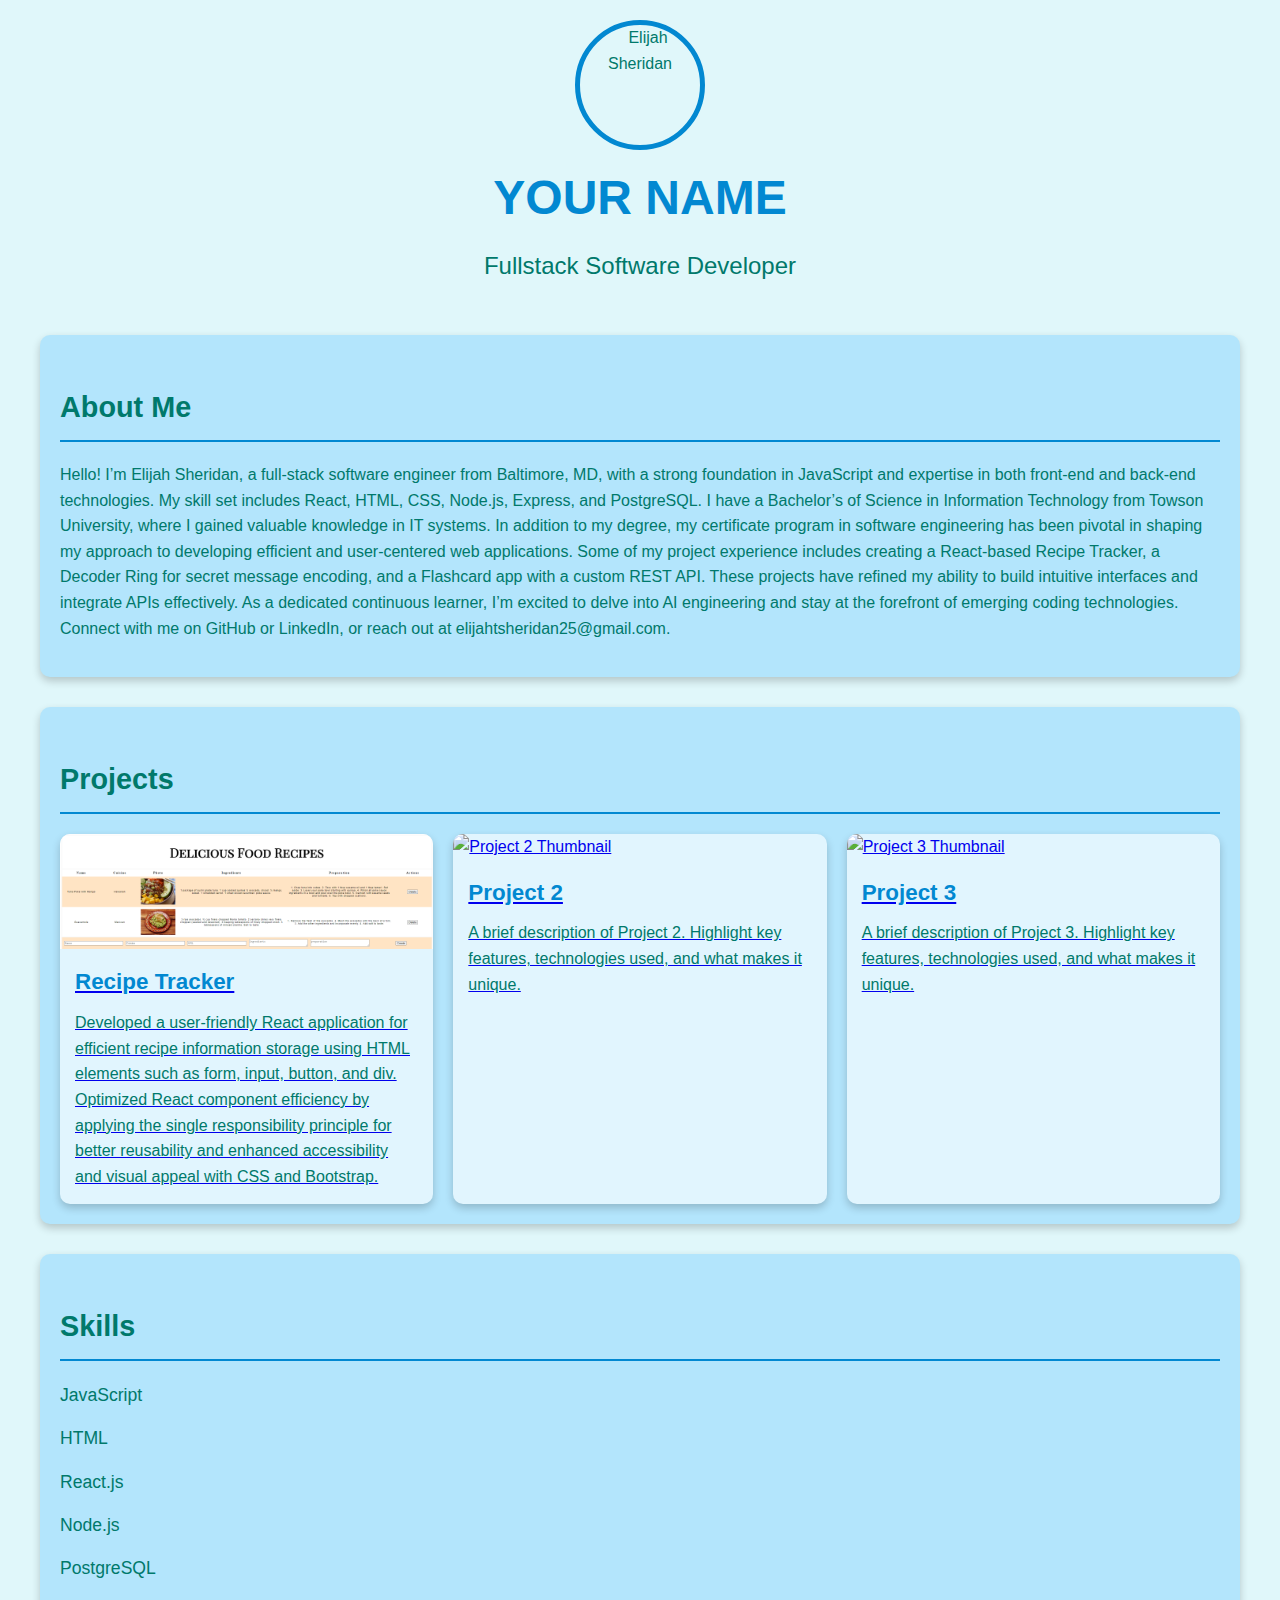
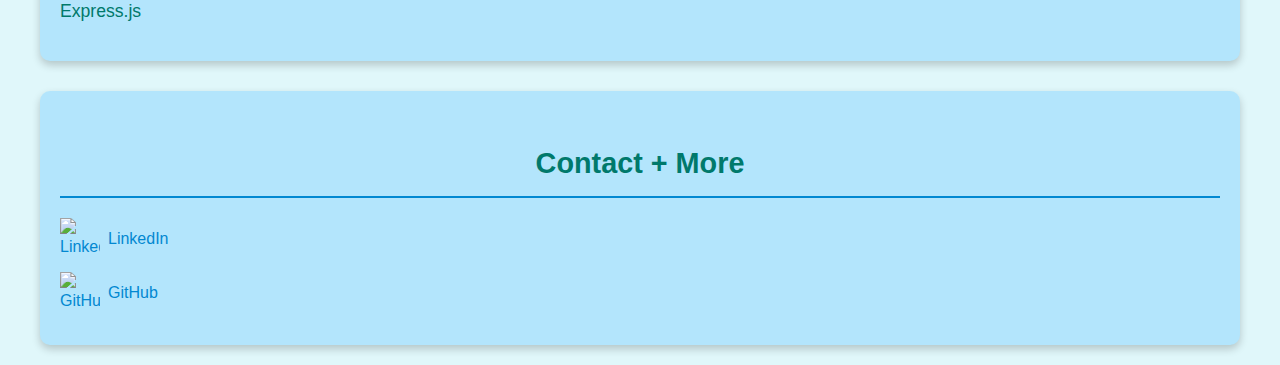
==== index.html @ e52e019d "organize picture files" ====
<!DOCTYPE html>
<html lang="en">
  <head>
    <meta charset="UTF-8" />
    <meta name="viewport" content="width=device-width, initial-scale=1.0" />
    <title>Portfolio - Fullstack Web Developer</title>
    <link rel="stylesheet" href="styles.css" />
  </head>
  <body>
    <div class="container">
      <header>
        <img
          src="https://media.licdn.com/dms/image/v2/D4E03AQFAVD1z9QTjeg/profile-displayphoto-shrink_800_800/profile-displayphoto-shrink_800_800/0/1689349020998?e=1729123200&v=beta&t=dG4lPbhvpBfLejR3zo8WYZ1cDpyszaDZTuiX2pHEaMI"
          alt="Elijah Sheridan"
          class="profile-header"
        />
        <h1>Your Name</h1>
        <h2>Fullstack Software Developer</h2>
      </header>

      <main>
        <section class="about">
          <h3>About Me</h3>
          <p>
            Hello! I’m Elijah Sheridan, a full-stack software engineer from
            Baltimore, MD, with a strong foundation in JavaScript and expertise
            in both front-end and back-end technologies. My skill set includes
            React, HTML, CSS, Node.js, Express, and PostgreSQL. I have a
            Bachelor’s of Science in Information Technology from Towson
            University, where I gained valuable knowledge in IT systems. In
            addition to my degree, my certificate program in software
            engineering has been pivotal in shaping my approach to developing
            efficient and user-centered web applications. Some of my project
            experience includes creating a React-based Recipe Tracker, a Decoder
            Ring for secret message encoding, and a Flashcard app with a custom
            REST API. These projects have refined my ability to build intuitive
            interfaces and integrate APIs effectively. As a dedicated continuous
            learner, I’m excited to delve into AI engineering and stay at the
            forefront of emerging coding technologies. Connect with me on GitHub
            or LinkedIn, or reach out at elijahtsheridan25@gmail.com.
          </p>
        </section>

        <section class="projects">
          <h3>Projects</h3>
          <div class="project-list">
            <div class="project-item">
              <a
                href="https://the-recipe-app.onrender.com/"
                target="_blank"
              >
                <img
                  src="./thumbnails/recipetracker.jpg"
                  alt="Recipe Tracker thumbnail"
                  class="project-thumbnail"
                />
                <div class="project-info">
                  <h4>Recipe Tracker</h4>
                  <p>
                    Developed a user-friendly React application for efficient
                    recipe information storage using HTML elements such as form,
                    input, button, and div. Optimized React component efficiency
                    by applying the single responsibility principle for better
                    reusability and enhanced accessibility and visual appeal
                    with CSS and Bootstrap.
                  </p>
                </div>
              </a>
            </div>
            <div class="project-item">
              <a
                href="https://github.com/yourusername/project2"
                target="_blank"
              >
                <img
                  src="thumbnail2.jpg"
                  alt="Project 2 Thumbnail"
                  class="project-thumbnail"
                />
                <div class="project-info">
                  <h4>Project 2</h4>
                  <p>
                    A brief description of Project 2. Highlight key features,
                    technologies used, and what makes it unique.
                  </p>
                </div>
              </a>
            </div>
            <div class="project-item">
              <a
                href="https://github.com/yourusername/project3"
                target="_blank"
              >
                <img
                  src="thumbnail3.jpg"
                  alt="Project 3 Thumbnail"
                  class="project-thumbnail"
                />
                <div class="project-info">
                  <h4>Project 3</h4>
                  <p>
                    A brief description of Project 3. Highlight key features,
                    technologies used, and what makes it unique.
                  </p>
                </div>
              </a>
            </div>
          </div>
        </section>

        <section class="skills">
          <h3>Skills</h3>
          <ul>
            <li>JavaScript</li>
            <li>HTML</li>
            <li>React.js</li>
            <li>Node.js</li>
            <li>PostgreSQL</li>
            <li>Express.js</li>
          </ul>
        </section>

        <section class="contact">
          <h3>Contact + More</h3>
          <a href="https://linkedin.com/in/elijah-sheridan" target="_blank">
            <img
              src="https://upload.wikimedia.org/wikipedia/commons/0/01/LinkedIn_Logo.svg"
              alt="LinkedIn"
              class="contact-icon"
            />
            LinkedIn
          </a>
          <a href="https://github.com/swelij" target="_blank">
            <img
              src="https://upload.wikimedia.org/wikipedia/commons/9/91/Octicons-mark-github.svg"
              alt="GitHub"
              class="contact-icon"
            />
            GitHub
          </a>
        </section>
      </main>
    </div>
  </body>
</html>
---- styles.css ----
/* General Styles */
body {
    margin: 0;
    font-family: 'Roboto', sans-serif;
    background-color: #e0f7fa; /* Light blue background */
    color: #00796b; /* Darker blue text */
    line-height: 1.6;
}

.container {
    display: flex;
    flex-wrap: wrap;
    max-width: 1200px;
    margin: 0 auto;
    padding: 20px;
}

header {
    width: 100%;
    text-align: center;
    margin-bottom: 30px;
    display: flex;
    flex-direction: column;
    align-items: center;
}

.profile-header {
    border-radius: 50%;
    width: 120px; /* Adjust size as needed */
    height: 120px; /* Maintain aspect ratio */
    border: 5px solid #0288d1; /* Lighter blue border */
    margin-bottom: 10px;
}

header h1 {
    font-size: 3em;
    margin: 0;
    color: #0288d1; /* Lighter blue */
    font-weight: 700;
    text-transform: uppercase;
}

header h2 {
    font-size: 1.5em;
    color: #00796b; /* Darker teal */
    margin-top: 10px;
    font-weight: 400;
}

/* About, Projects, Skills Sections */
.about,
.projects,
.skills {
    flex: 1 1 60%;
    margin-bottom: 30px;
    padding: 20px;
    background-color: #b3e5fc; /* Light blue */
    border-radius: 10px;
    box-shadow: 0 4px 8px rgba(0, 0, 0, 0.2);
    transition: transform 0.3s ease, box-shadow 0.3s ease;
}

.about:hover,
.projects:hover,
.skills:hover,
.contact:hover { /* Added hover effect for contact section */
    transform: translateY(-5px);
    box-shadow: 0 6px 12px rgba(0, 0, 0, 0.3);
}

.about h3,
.projects h3,
.skills h3,
.contact h3 { /* Updated to include contact h3 */
    border-bottom: 2px solid #0288d1; /* Lighter blue */
    padding-bottom: 10px;
    margin-bottom: 20px;
    font-size: 1.8em;
    color: #00796b; /* Darker teal */
}

/* Projects Section */
.project-list {
    display: flex;
    flex-wrap: wrap;
    gap: 20px; /* Space between project items */
}

.project-item {
    flex: 1 1 calc(33.333% - 20px); /* Three items per row with gap */
    background-color: #e1f5fe; /* Slightly lighter blue */
    border-radius: 10px;
    overflow: hidden;
    box-shadow: 0 4px 8px rgba(0, 0, 0, 0.2);
    transition: transform 0.3s ease, box-shadow 0.3s ease;
}

.project-item:hover {
    transform: translateY(-5px);
    box-shadow: 0 6px 12px rgba(0, 0, 0, 0.3);
}

.project-thumbnail {
    width: 100%;
    height: auto;
    display: block;
}

.project-info {
    padding: 15px;
}

.project-info h4 {
    margin: 0 0 10px;
    font-size: 1.4em;
    color: #0288d1; /* Lighter blue */
}

.project-info p {
    margin: 0;
    font-size: 1em;
    color: #00796b; /* Darker teal */
}

/* Skills Lists */
.projects ul,
.skills ul {
    list-style-type: none;
    padding: 0;
}

.projects ul li,
.skills ul li {
    margin-bottom: 15px;
    font-size: 1.1em;
}

.projects ul li a,
.skills ul li a {
    color: #0288d1; /* Lighter blue */
    text-decoration: none;
    border-bottom: 2px solid transparent;
    transition: border-bottom 0.3s ease;
}

.projects ul li a:hover,
.skills ul li a:hover {
    border-bottom: 2px solid #0288d1; /* Lighter blue */
}

/* Profile Picture */
.profile {
    flex: 1 1 35%;
    display: flex;
    justify-content: center;
    align-items: center;
    padding: 20px;
    background-color: #b3e5fc; /* Light blue */
    border-radius: 10px;
    box-shadow: 0 4px 8px rgba(0, 0, 0, 0.2);
    transition: transform 0.3s ease, box-shadow 0.3s ease;
}

.profile:hover {
    transform: translateY(-5px);
    box-shadow: 0 6px 12px rgba(0, 0, 0, 0.3);
}

.profile img {
    border-radius: 50%;
    max-width: 200px;
    width: 100%;
    height: auto;
    border: 5px solid #0288d1; /* Lighter blue */
}

/* Contact Section */
.contact {
    flex: 1 1 100%;
    padding: 20px;
    background-color: #b3e5fc; /* Light blue */
    border-radius: 10px;
    box-shadow: 0 4px 8px rgba(0, 0, 0, 0.2);
    margin-top: 30px;
    text-align: center;
    transition: transform 0.3s ease, box-shadow 0.3s ease; /* Added transition */
}

.contact h3 {
    border-bottom: 2px solid #0288d1; /* Lighter blue */
    padding-bottom: 10px;
    margin-bottom: 20px;
    font-size: 1.8em;
    color: #00796b; /* Darker teal */
}

.contact p {
    font-size: 1.1em;
    margin: 0;
}

.contact a {
    display: flex;
    align-items: center;
    color: #0288d1; /* Lighter blue */
    text-decoration: none;
    border-bottom: 2px solid transparent;
    transition: border-bottom 0.3s ease;
    margin: 10px 0;
}

.contact a:hover {
    border-bottom: 2px solid #0288d1; /* Lighter blue */
}

.contact-icon {
    width: 40px; /* Adjust size as needed */
    height: auto;
    margin-right: 8px;
}

/* Responsive Design */
@media screen and (max-width: 768px) {
    .container {
        flex-direction: column;
        align-items: center;
    }

    .profile {
        margin-top: 20px;
        flex: 1 1 100%;
    }

    .about,
    .projects,
    .skills,
    .profile,
    .contact { /* Ensure contact is included in responsive styling */
        flex: 1 1 100%;
        text-align: center;
    }

    .profile img {
        max-width: 150px;
    }

    .project-item {
        flex: 1 1 100%;
    }
}
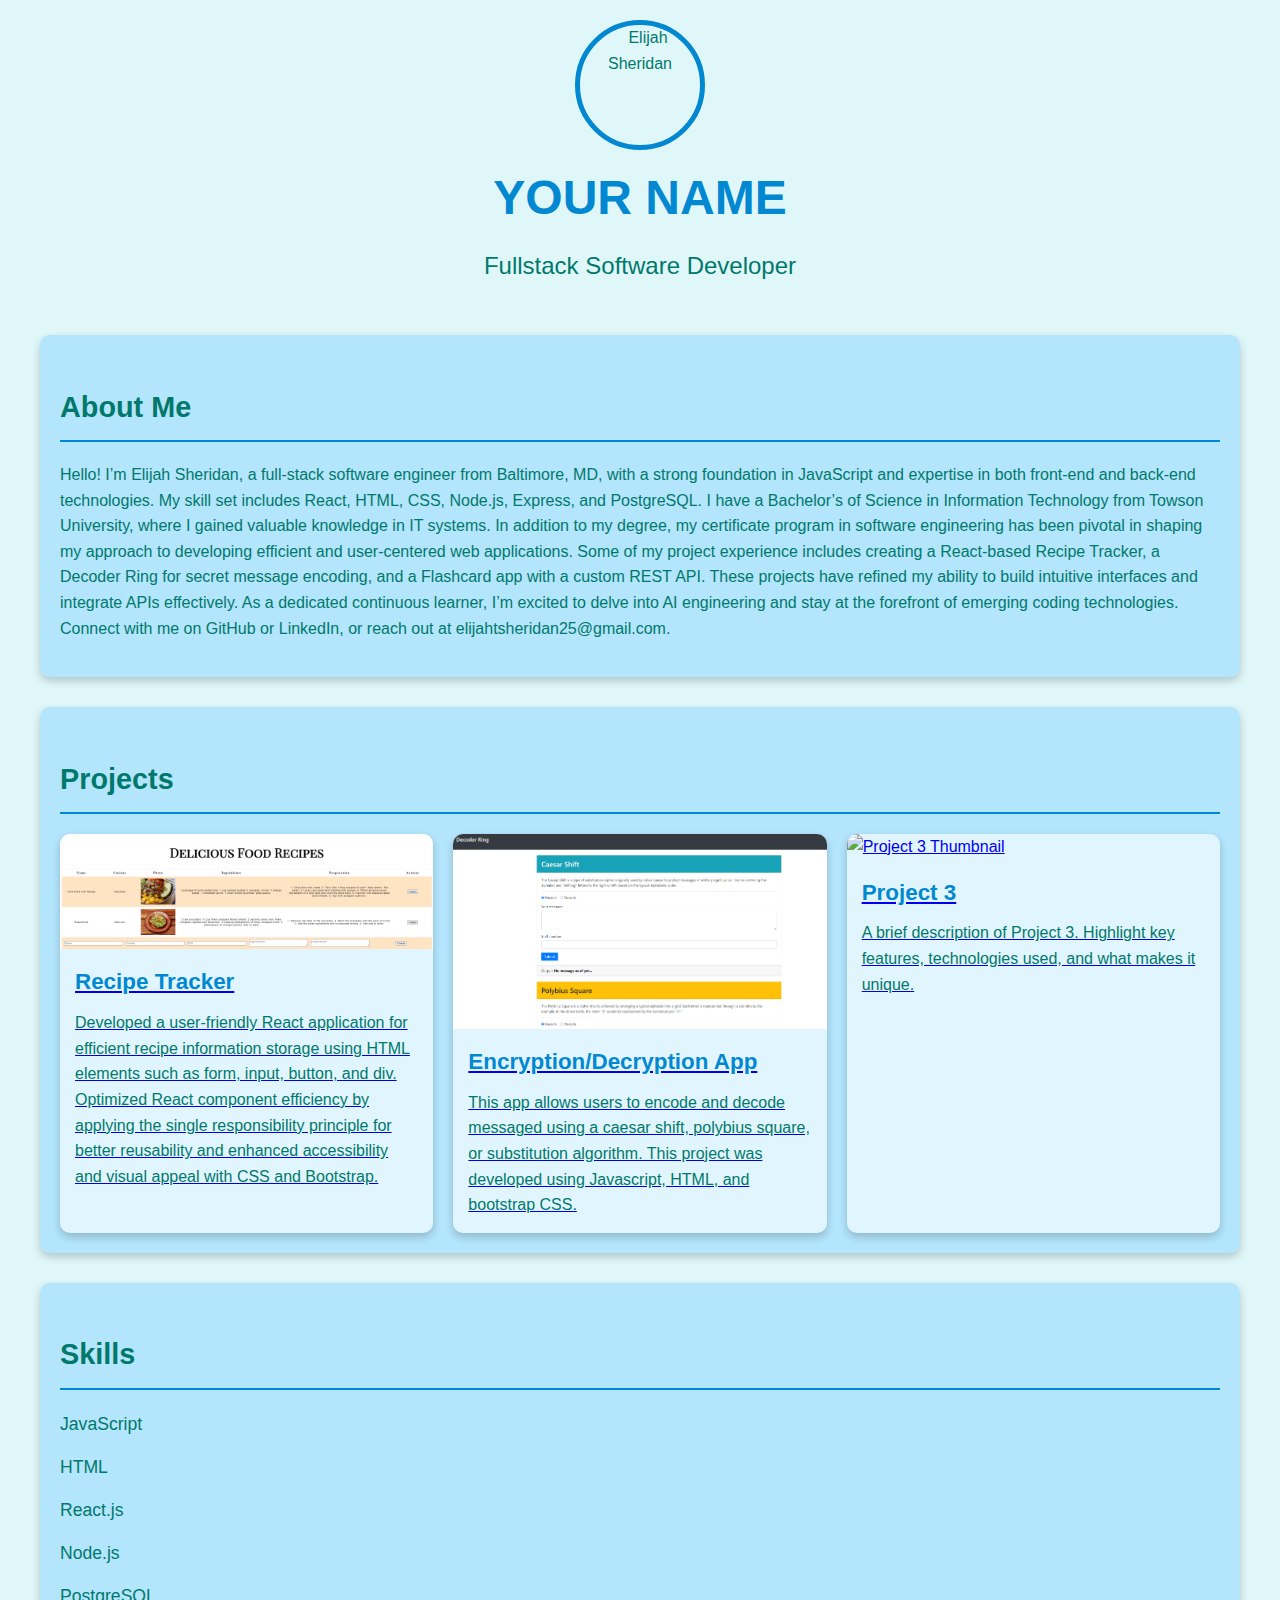
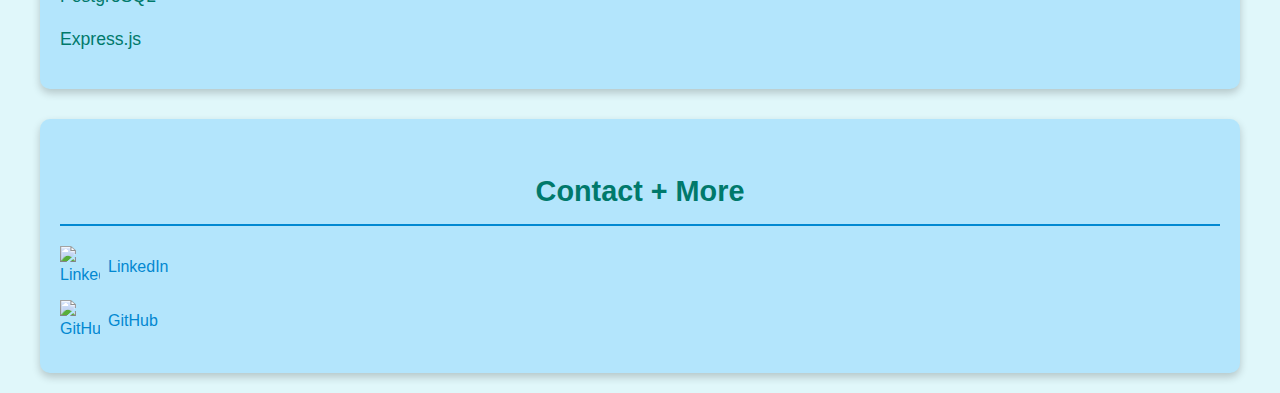
==== commit bcd481c7: "decoder project added" ====
--- a/index.html
+++ b/index.html
@@ -69,19 +69,20 @@
             </div>
             <div class="project-item">
               <a
-                href="https://github.com/yourusername/project2"
+                href="https://decoder-ring-elijah-sheridan.onrender.com"
                 target="_blank"
               >
                 <img
-                  src="thumbnail2.jpg"
-                  alt="Project 2 Thumbnail"
+                  src="./thumbnails/decoderPage.png"
+                  alt="Decoder Ring thumbnail"
                   class="project-thumbnail"
                 />
                 <div class="project-info">
-                  <h4>Project 2</h4>
+                  <h4>Encryption/Decryption App</h4>
                   <p>
-                    A brief description of Project 2. Highlight key features,
-                    technologies used, and what makes it unique.
+                    This app allows users to encode and decode messaged 
+                    using a caesar shift, polybius square, or substitution
+                     algorithm. This project was developed using Javascript, HTML, and bootstrap CSS.
                   </p>
                 </div>
               </a>
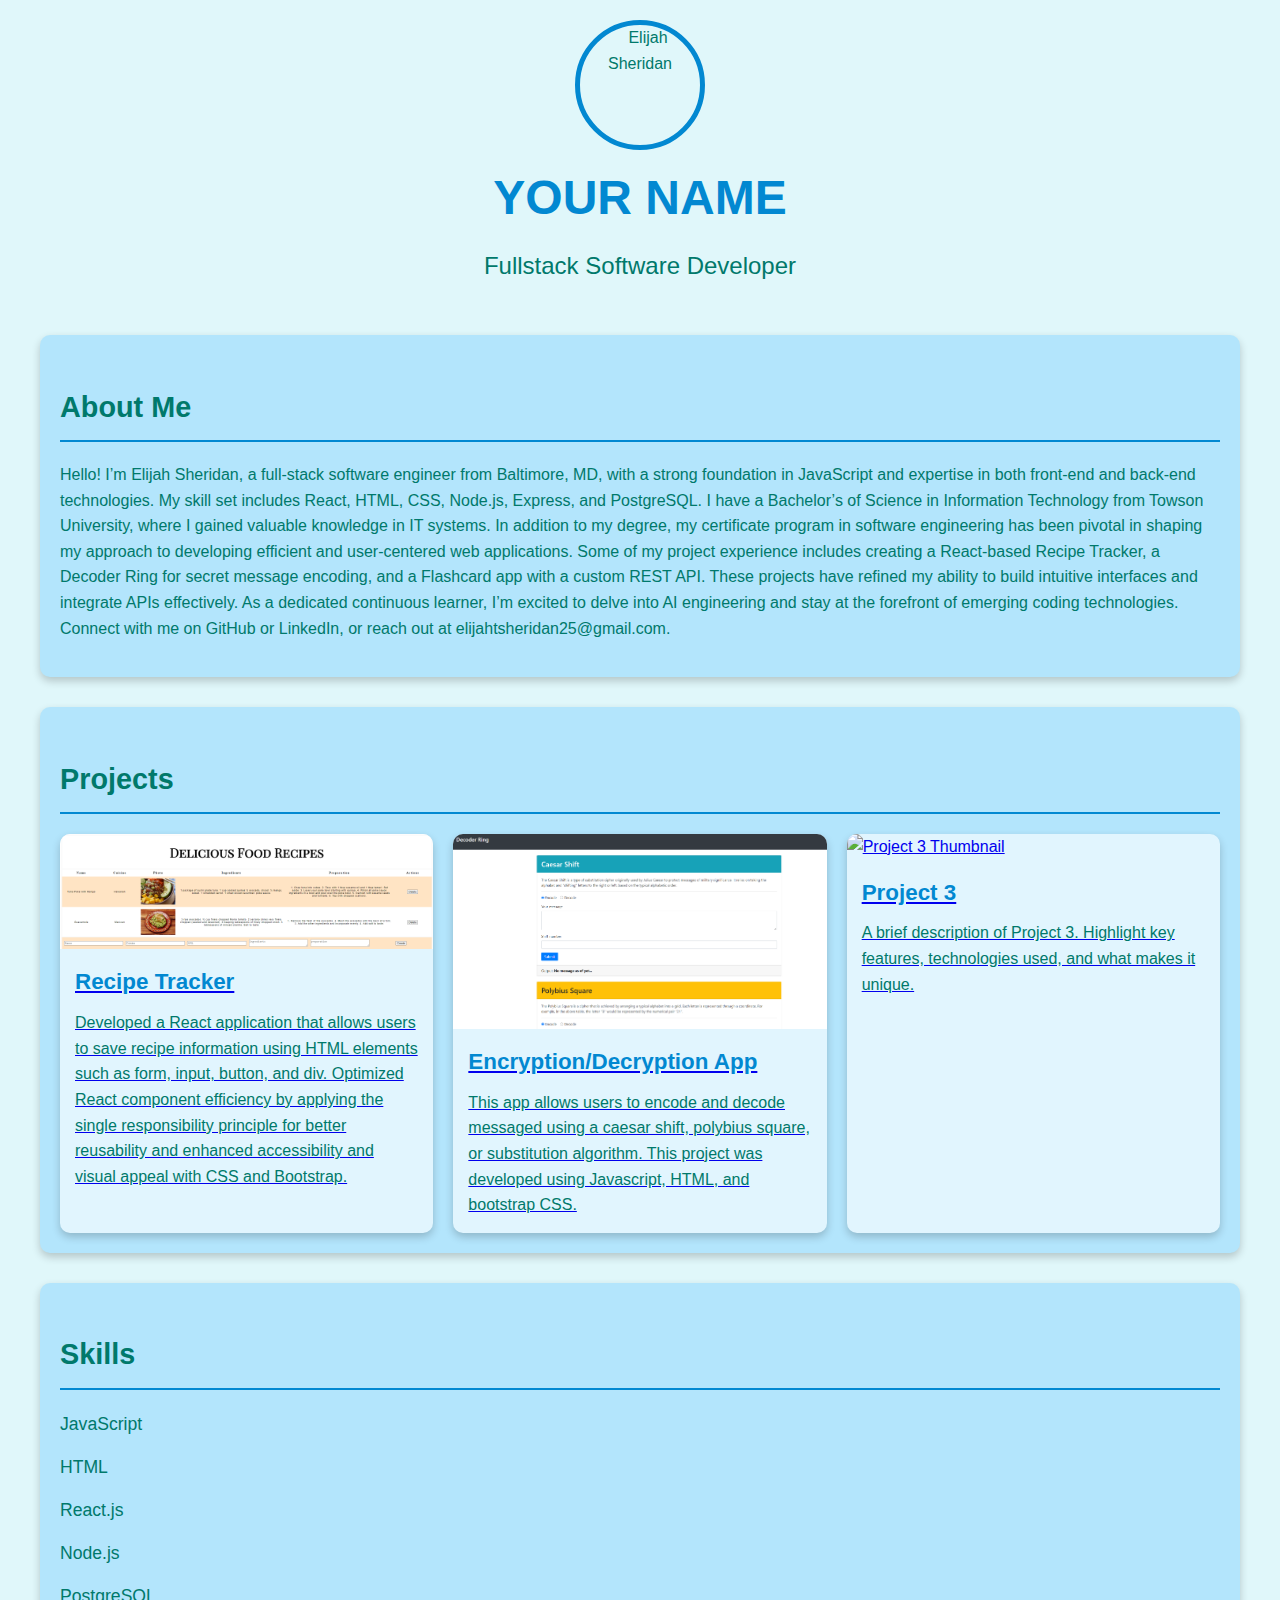
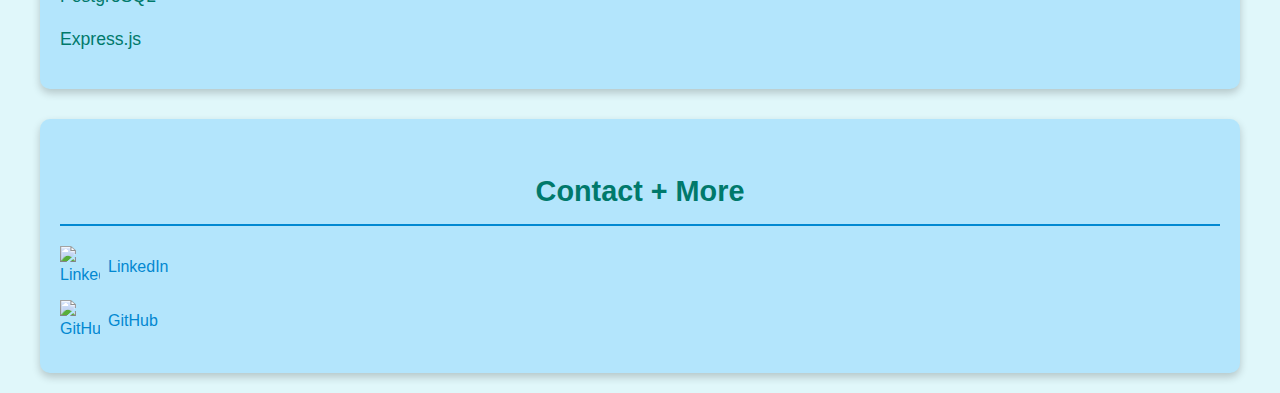
==== commit 18a480ef: "Update index.html" ====
--- a/index.html
+++ b/index.html
@@ -57,8 +57,8 @@
                 <div class="project-info">
                   <h4>Recipe Tracker</h4>
                   <p>
-                    Developed a user-friendly React application for efficient
-                    recipe information storage using HTML elements such as form,
+                    Developed a React application that allows users to save
+                    recipe information using HTML elements such as form,
                     input, button, and div. Optimized React component efficiency
                     by applying the single responsibility principle for better
                     reusability and enhanced accessibility and visual appeal
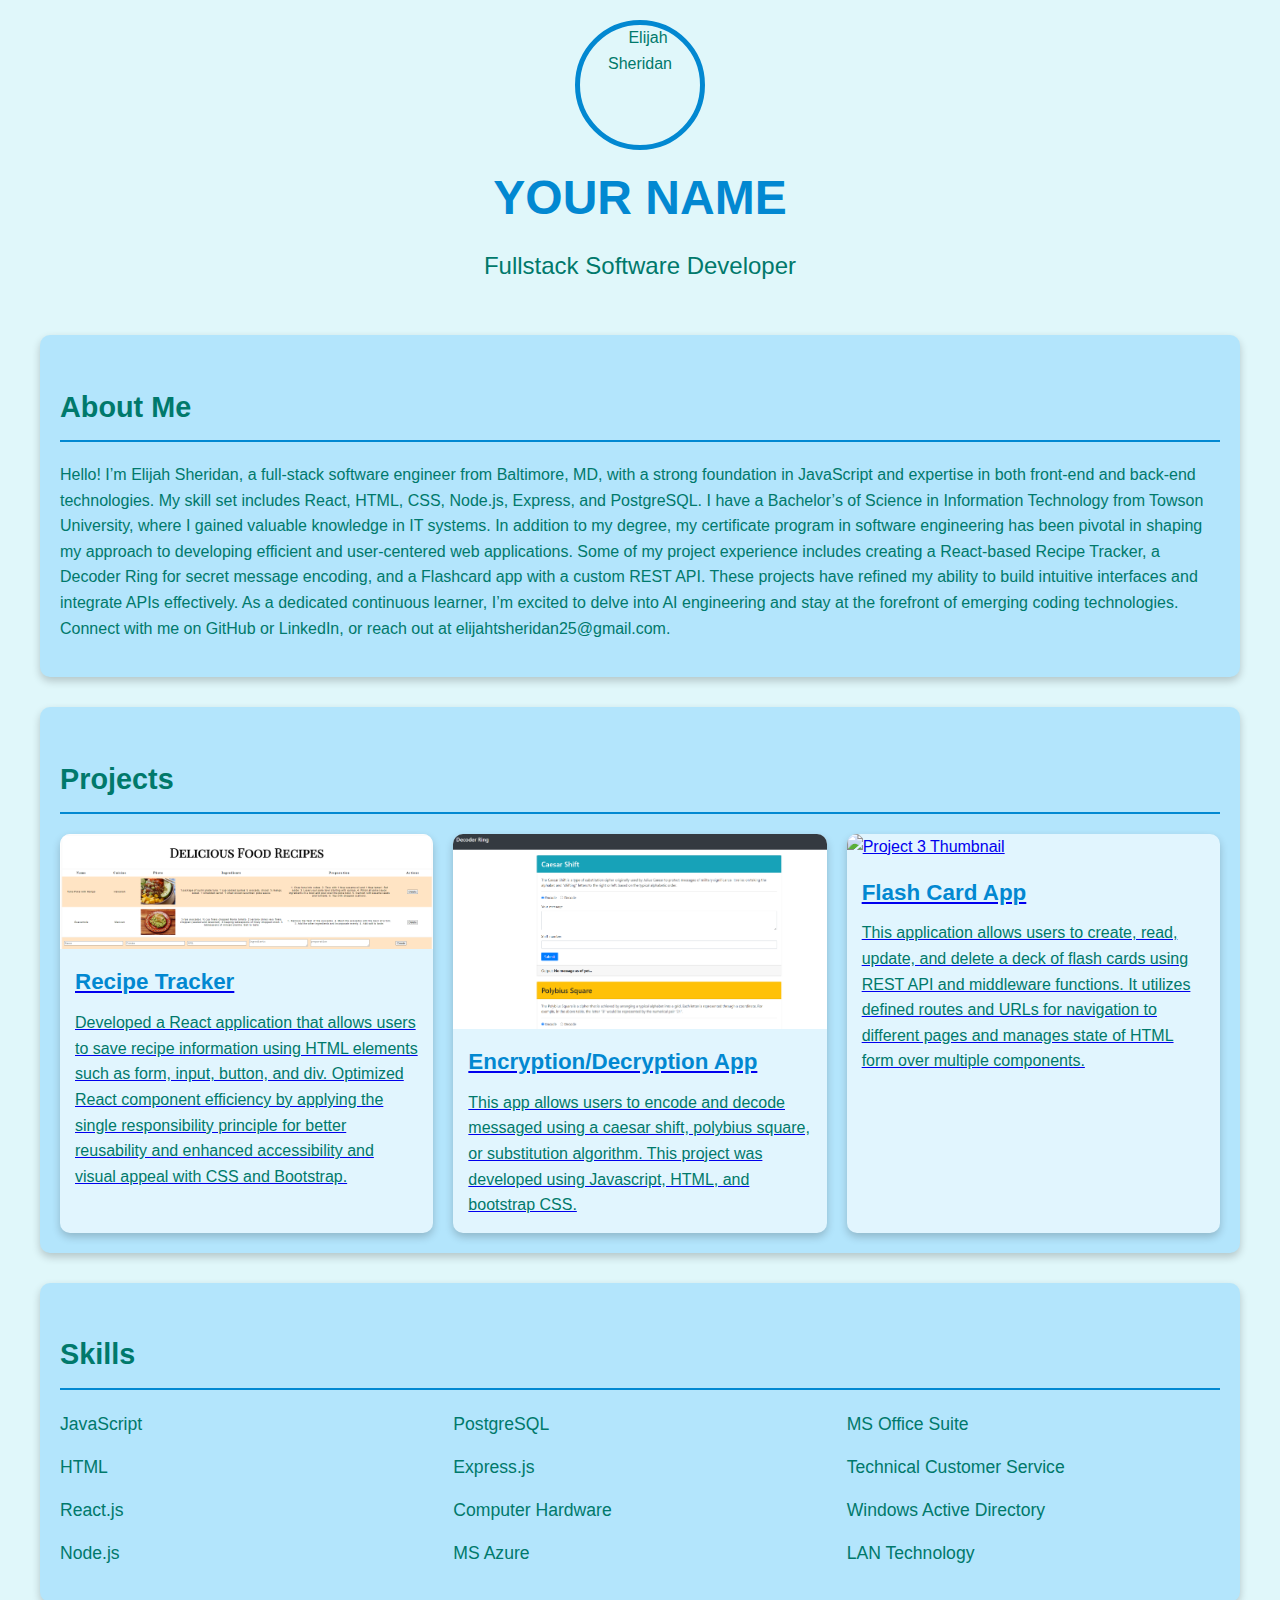
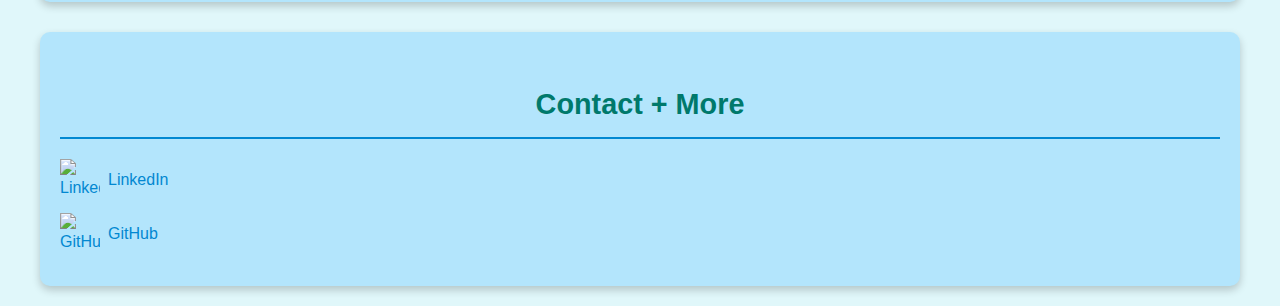
==== commit f6898301: "add third project" ====
--- a/index.html
+++ b/index.html
@@ -89,19 +89,20 @@
             </div>
             <div class="project-item">
               <a
-                href="https://github.com/yourusername/project3"
+                href="https://project-flashcards-elijah-sheridan.onrender.com"
                 target="_blank"
               >
                 <img
-                  src="thumbnail3.jpg"
+                  src="https://cdn.pixabay.com/photo/2017/06/20/08/12/maintenance-2422172_640.jpg"
                   alt="Project 3 Thumbnail"
                   class="project-thumbnail"
                 />
                 <div class="project-info">
-                  <h4>Project 3</h4>
+                  <h4>Flash Card App</h4>
                   <p>
-                    A brief description of Project 3. Highlight key features,
-                    technologies used, and what makes it unique.
+                    This application allows users to create, read, update, and delete a deck of flash cards using
+                    REST API and middleware functions. It utilizes defined routes and URLs for navigation to different pages and manages
+                    state of HTML form over multiple components. 
                   </p>
                 </div>
               </a>
@@ -111,13 +112,19 @@
 
         <section class="skills">
           <h3>Skills</h3>
-          <ul>
+          <ul class="multi-column-list">
             <li>JavaScript</li>
             <li>HTML</li>
             <li>React.js</li>
             <li>Node.js</li>
             <li>PostgreSQL</li>
             <li>Express.js</li>
+            <li>Computer Hardware</li>
+            <li>MS Azure</li>
+            <li>MS Office Suite</li>
+            <li>Technical Customer Service</li>
+            <li>Windows Active Directory</li>
+            <li>LAN Technology</li>
           </ul>
         </section>
 
--- a/styles.css
+++ b/styles.css
@@ -14,6 +14,15 @@
     margin: 0 auto;
     padding: 20px;
 }
+
+.multi-column-list {
+    list-style: none;
+    padding: 0;
+    margin: 0;
+    columns: 3; /* Number of columns */
+    column-gap: 20px; /* Space between columns */
+}
+
 
 header {
     width: 100%;
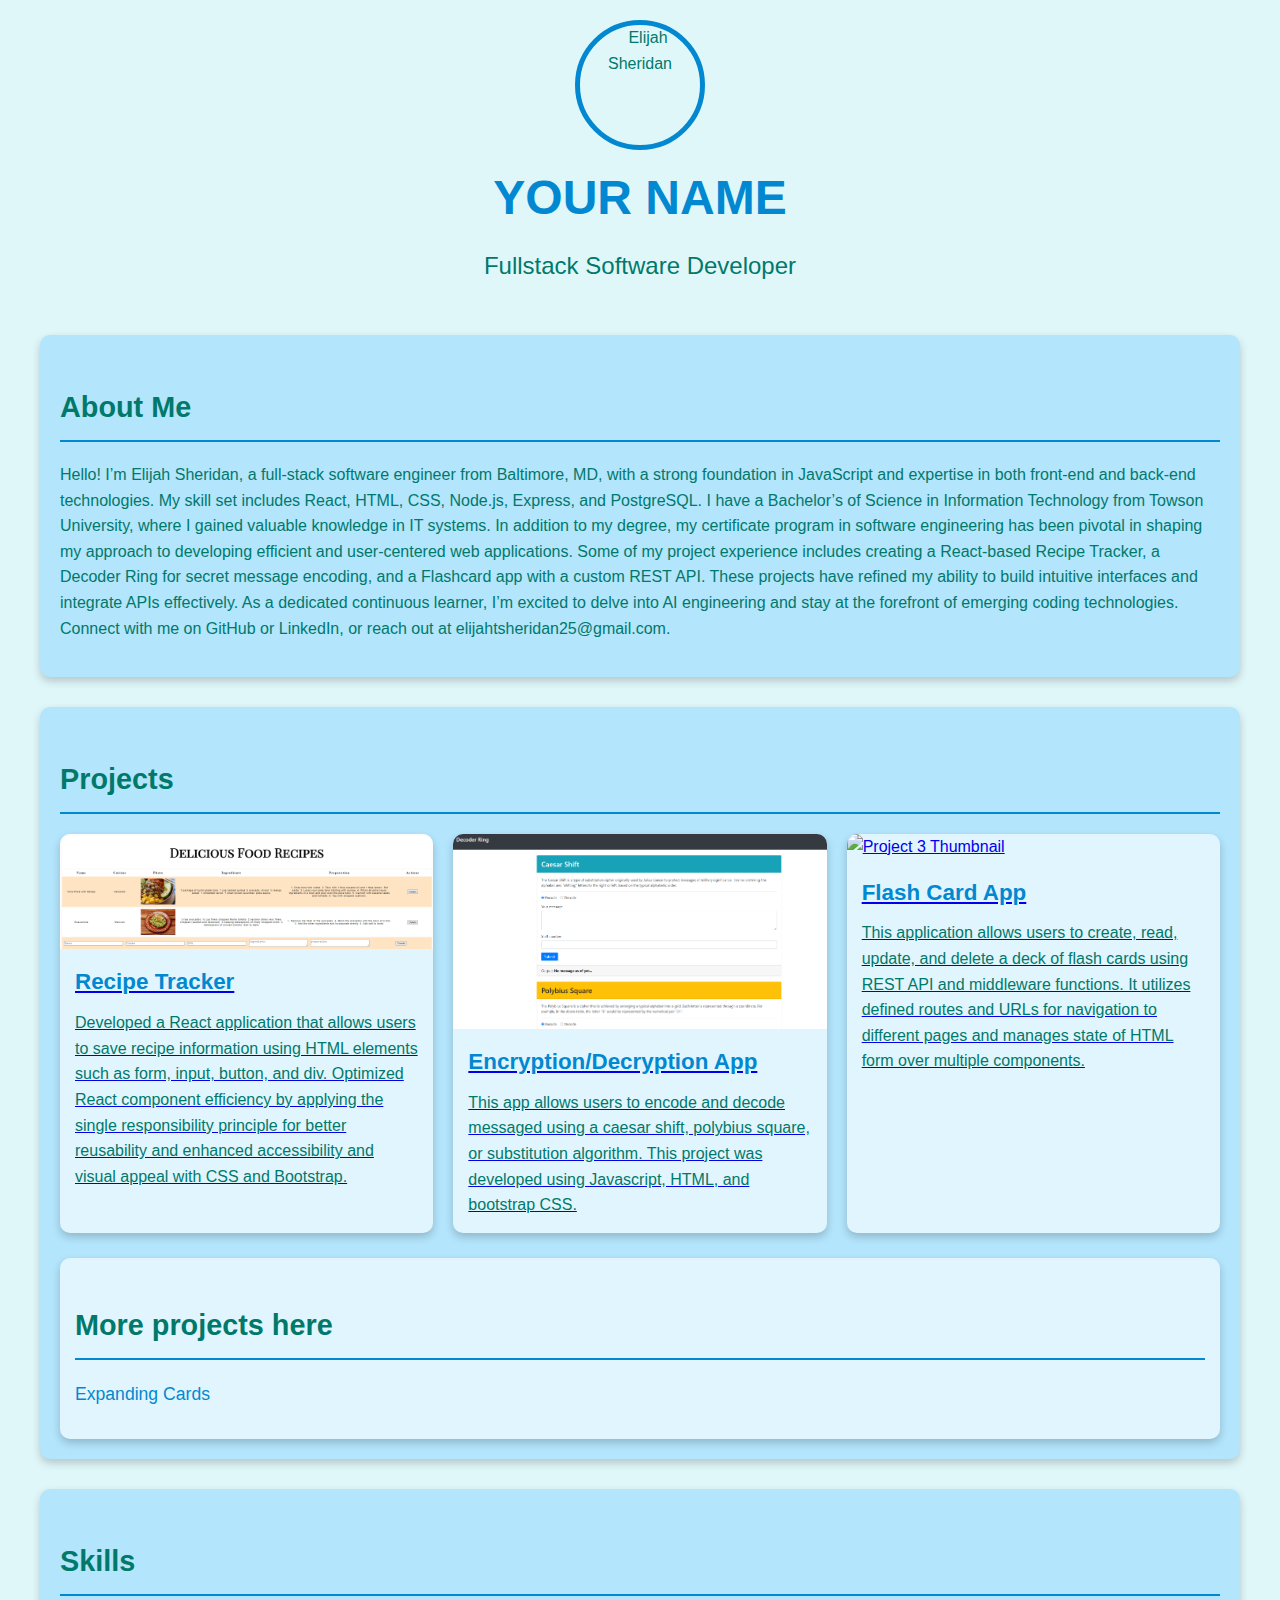
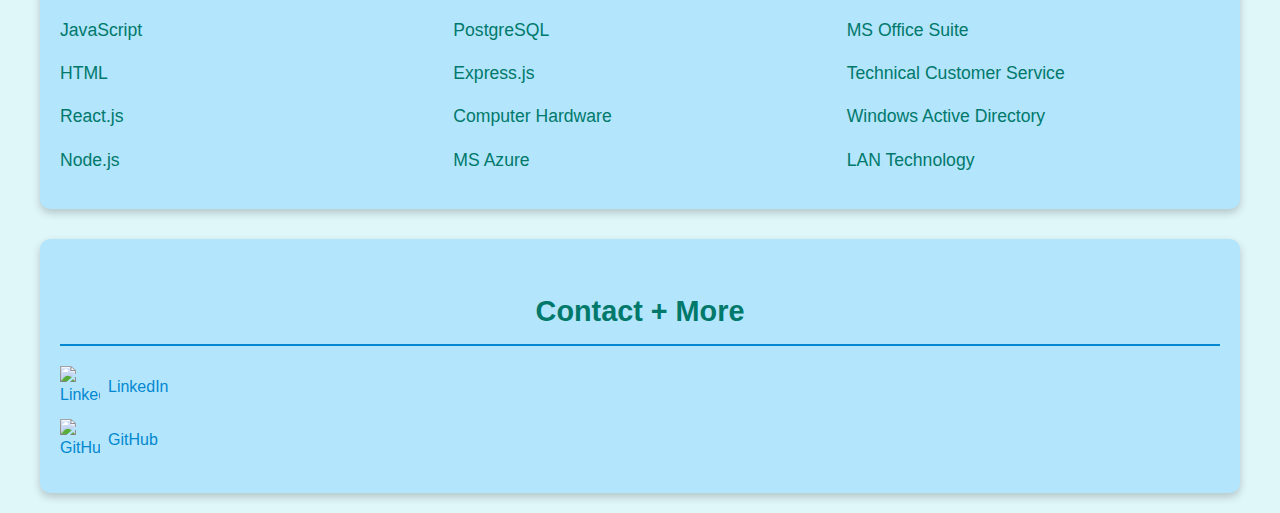
==== commit 0d5cf371: "Added other projects section" ====
--- a/index.html
+++ b/index.html
@@ -45,10 +45,7 @@
           <h3>Projects</h3>
           <div class="project-list">
             <div class="project-item">
-              <a
-                href="https://the-recipe-app.onrender.com/"
-                target="_blank"
-              >
+              <a href="https://the-recipe-app.onrender.com/" target="_blank">
                 <img
                   src="./thumbnails/recipetracker.jpg"
                   alt="Recipe Tracker thumbnail"
@@ -58,9 +55,9 @@
                   <h4>Recipe Tracker</h4>
                   <p>
                     Developed a React application that allows users to save
-                    recipe information using HTML elements such as form,
-                    input, button, and div. Optimized React component efficiency
-                    by applying the single responsibility principle for better
+                    recipe information using HTML elements such as form, input,
+                    button, and div. Optimized React component efficiency by
+                    applying the single responsibility principle for better
                     reusability and enhanced accessibility and visual appeal
                     with CSS and Bootstrap.
                   </p>
@@ -80,9 +77,10 @@
                 <div class="project-info">
                   <h4>Encryption/Decryption App</h4>
                   <p>
-                    This app allows users to encode and decode messaged 
-                    using a caesar shift, polybius square, or substitution
-                     algorithm. This project was developed using Javascript, HTML, and bootstrap CSS.
+                    This app allows users to encode and decode messaged using a
+                    caesar shift, polybius square, or substitution algorithm.
+                    This project was developed using Javascript, HTML, and
+                    bootstrap CSS.
                   </p>
                 </div>
               </a>
@@ -100,12 +98,27 @@
                 <div class="project-info">
                   <h4>Flash Card App</h4>
                   <p>
-                    This application allows users to create, read, update, and delete a deck of flash cards using
-                    REST API and middleware functions. It utilizes defined routes and URLs for navigation to different pages and manages
-                    state of HTML form over multiple components. 
+                    This application allows users to create, read, update, and
+                    delete a deck of flash cards using REST API and middleware
+                    functions. It utilizes defined routes and URLs for
+                    navigation to different pages and manages state of HTML form
+                    over multiple components.
                   </p>
                 </div>
               </a>
+            </div>
+          </div>
+          <br>
+          <div class="project-item">
+            <div class="project-info">
+              <h3>More projects here</h3>
+              <ul>
+                <li>
+                  <a href="https://swelij.github.io/Expanding-Cards-Project/" target="_blank"
+                    >Expanding Cards</a
+                  >
+                </li>
+              </ul>
             </div>
           </div>
         </section>
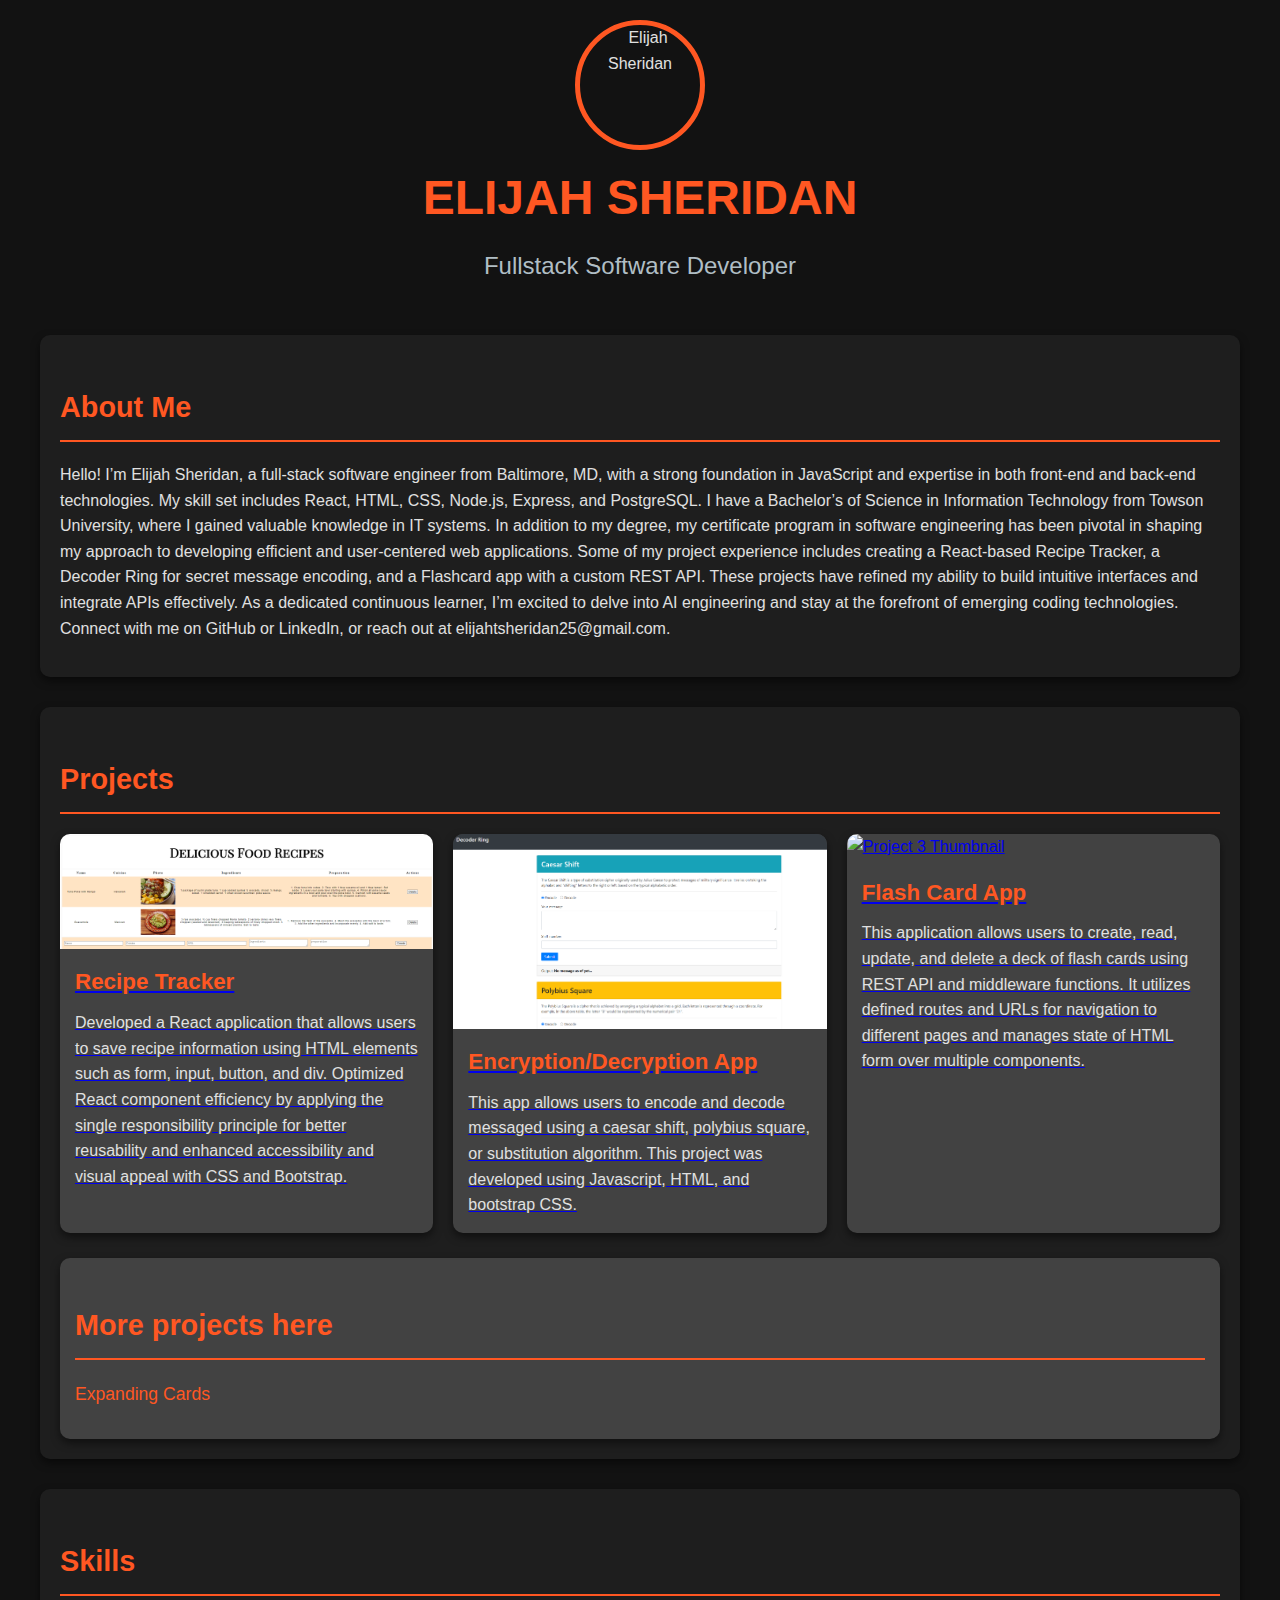
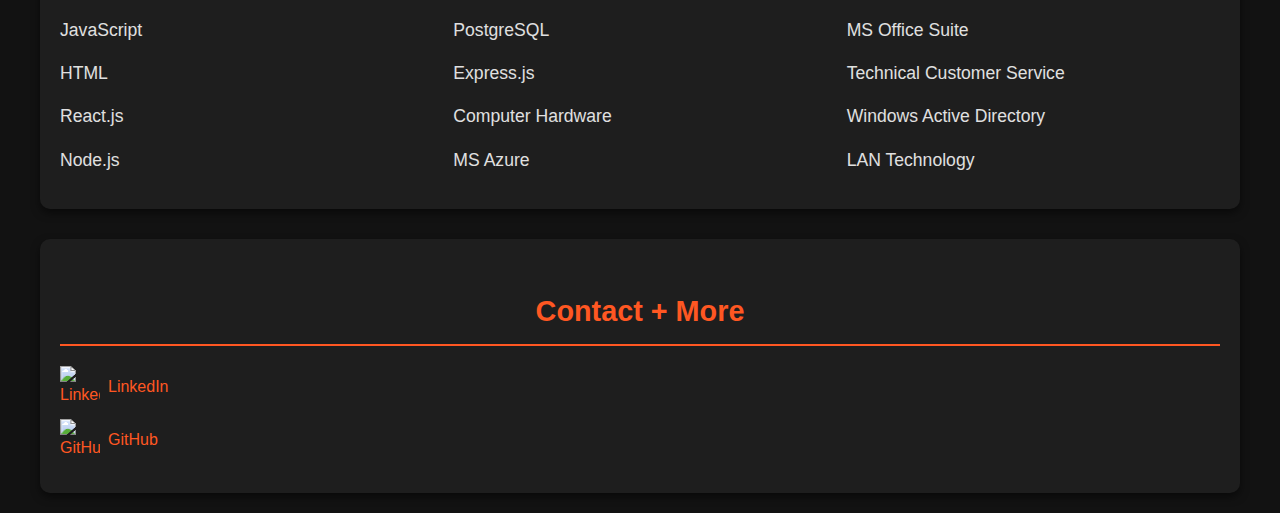
==== commit 2b36ceda: "changed style and added name" ====
--- a/index.html
+++ b/index.html
@@ -14,7 +14,7 @@
           alt="Elijah Sheridan"
           class="profile-header"
         />
-        <h1>Your Name</h1>
+        <h1>Elijah Sheridan</h1>
         <h2>Fullstack Software Developer</h2>
       </header>
 
--- a/styles.css
+++ b/styles.css
@@ -2,8 +2,8 @@
 body {
     margin: 0;
     font-family: 'Roboto', sans-serif;
-    background-color: #e0f7fa; /* Light blue background */
-    color: #00796b; /* Darker blue text */
+    background-color: #121212; /* Dark background */
+    color: #e0e0e0; /* Light gray text */
     line-height: 1.6;
 }
 
@@ -23,7 +23,7 @@
     column-gap: 20px; /* Space between columns */
 }
 
-
+/* Header */
 header {
     width: 100%;
     text-align: center;
@@ -37,21 +37,21 @@
     border-radius: 50%;
     width: 120px; /* Adjust size as needed */
     height: 120px; /* Maintain aspect ratio */
-    border: 5px solid #0288d1; /* Lighter blue border */
+    border: 5px solid #ff5722; /* Orange border */
     margin-bottom: 10px;
 }
 
 header h1 {
     font-size: 3em;
     margin: 0;
-    color: #0288d1; /* Lighter blue */
+    color: #ff5722; /* Orange */
     font-weight: 700;
     text-transform: uppercase;
 }
 
 header h2 {
     font-size: 1.5em;
-    color: #00796b; /* Darker teal */
+    color: #b0bec5; /* Light gray-blue */
     margin-top: 10px;
     font-weight: 400;
 }
@@ -63,9 +63,9 @@
     flex: 1 1 60%;
     margin-bottom: 30px;
     padding: 20px;
-    background-color: #b3e5fc; /* Light blue */
-    border-radius: 10px;
-    box-shadow: 0 4px 8px rgba(0, 0, 0, 0.2);
+    background-color: #1e1e1e; /* Dark gray background */
+    border-radius: 10px;
+    box-shadow: 0 4px 8px rgba(0, 0, 0, 0.5);
     transition: transform 0.3s ease, box-shadow 0.3s ease;
 }
 
@@ -74,18 +74,18 @@
 .skills:hover,
 .contact:hover { /* Added hover effect for contact section */
     transform: translateY(-5px);
-    box-shadow: 0 6px 12px rgba(0, 0, 0, 0.3);
+    box-shadow: 0 6px 12px rgba(0, 0, 0, 0.7);
 }
 
 .about h3,
 .projects h3,
 .skills h3,
 .contact h3 { /* Updated to include contact h3 */
-    border-bottom: 2px solid #0288d1; /* Lighter blue */
+    border-bottom: 2px solid #ff5722; /* Orange */
     padding-bottom: 10px;
     margin-bottom: 20px;
     font-size: 1.8em;
-    color: #00796b; /* Darker teal */
+    color: #ff5722; /* Orange */
 }
 
 /* Projects Section */
@@ -97,16 +97,16 @@
 
 .project-item {
     flex: 1 1 calc(33.333% - 20px); /* Three items per row with gap */
-    background-color: #e1f5fe; /* Slightly lighter blue */
+    background-color: #424242; /* Dark gray */
     border-radius: 10px;
     overflow: hidden;
-    box-shadow: 0 4px 8px rgba(0, 0, 0, 0.2);
+    box-shadow: 0 4px 8px rgba(0, 0, 0, 0.5);
     transition: transform 0.3s ease, box-shadow 0.3s ease;
 }
 
 .project-item:hover {
     transform: translateY(-5px);
-    box-shadow: 0 6px 12px rgba(0, 0, 0, 0.3);
+    box-shadow: 0 6px 12px rgba(0, 0, 0, 0.7);
 }
 
 .project-thumbnail {
@@ -122,13 +122,13 @@
 .project-info h4 {
     margin: 0 0 10px;
     font-size: 1.4em;
-    color: #0288d1; /* Lighter blue */
+    color: #ff5722; /* Orange */
 }
 
 .project-info p {
     margin: 0;
     font-size: 1em;
-    color: #00796b; /* Darker teal */
+    color: #e0e0e0; /* Light gray text */
 }
 
 /* Skills Lists */
@@ -146,7 +146,7 @@
 
 .projects ul li a,
 .skills ul li a {
-    color: #0288d1; /* Lighter blue */
+    color: #ff5722; /* Orange */
     text-decoration: none;
     border-bottom: 2px solid transparent;
     transition: border-bottom 0.3s ease;
@@ -154,7 +154,7 @@
 
 .projects ul li a:hover,
 .skills ul li a:hover {
-    border-bottom: 2px solid #0288d1; /* Lighter blue */
+    border-bottom: 2px solid #ff5722; /* Orange */
 }
 
 /* Profile Picture */
@@ -164,15 +164,15 @@
     justify-content: center;
     align-items: center;
     padding: 20px;
-    background-color: #b3e5fc; /* Light blue */
-    border-radius: 10px;
-    box-shadow: 0 4px 8px rgba(0, 0, 0, 0.2);
+    background-color: #1e1e1e; /* Dark gray */
+    border-radius: 10px;
+    box-shadow: 0 4px 8px rgba(0, 0, 0, 0.5);
     transition: transform 0.3s ease, box-shadow 0.3s ease;
 }
 
 .profile:hover {
     transform: translateY(-5px);
-    box-shadow: 0 6px 12px rgba(0, 0, 0, 0.3);
+    box-shadow: 0 6px 12px rgba(0, 0, 0, 0.7);
 }
 
 .profile img {
@@ -180,38 +180,39 @@
     max-width: 200px;
     width: 100%;
     height: auto;
-    border: 5px solid #0288d1; /* Lighter blue */
+    border: 5px solid #ff5722; /* Orange */
 }
 
 /* Contact Section */
 .contact {
     flex: 1 1 100%;
     padding: 20px;
-    background-color: #b3e5fc; /* Light blue */
-    border-radius: 10px;
-    box-shadow: 0 4px 8px rgba(0, 0, 0, 0.2);
+    background-color: #1e1e1e; /* Dark gray */
+    border-radius: 10px;
+    box-shadow: 0 4px 8px rgba(0, 0, 0, 0.5);
     margin-top: 30px;
     text-align: center;
     transition: transform 0.3s ease, box-shadow 0.3s ease; /* Added transition */
 }
 
 .contact h3 {
-    border-bottom: 2px solid #0288d1; /* Lighter blue */
+    border-bottom: 2px solid #ff5722; /* Orange */
     padding-bottom: 10px;
     margin-bottom: 20px;
     font-size: 1.8em;
-    color: #00796b; /* Darker teal */
+    color: #ff5722; /* Orange */
 }
 
 .contact p {
     font-size: 1.1em;
     margin: 0;
+    color: #e0e0e0; /* Light gray text */
 }
 
 .contact a {
     display: flex;
     align-items: center;
-    color: #0288d1; /* Lighter blue */
+    color: #ff5722; /* Orange */
     text-decoration: none;
     border-bottom: 2px solid transparent;
     transition: border-bottom 0.3s ease;
@@ -219,7 +220,7 @@
 }
 
 .contact a:hover {
-    border-bottom: 2px solid #0288d1; /* Lighter blue */
+    border-bottom: 2px solid #ff5722; /* Orange */
 }
 
 .contact-icon {
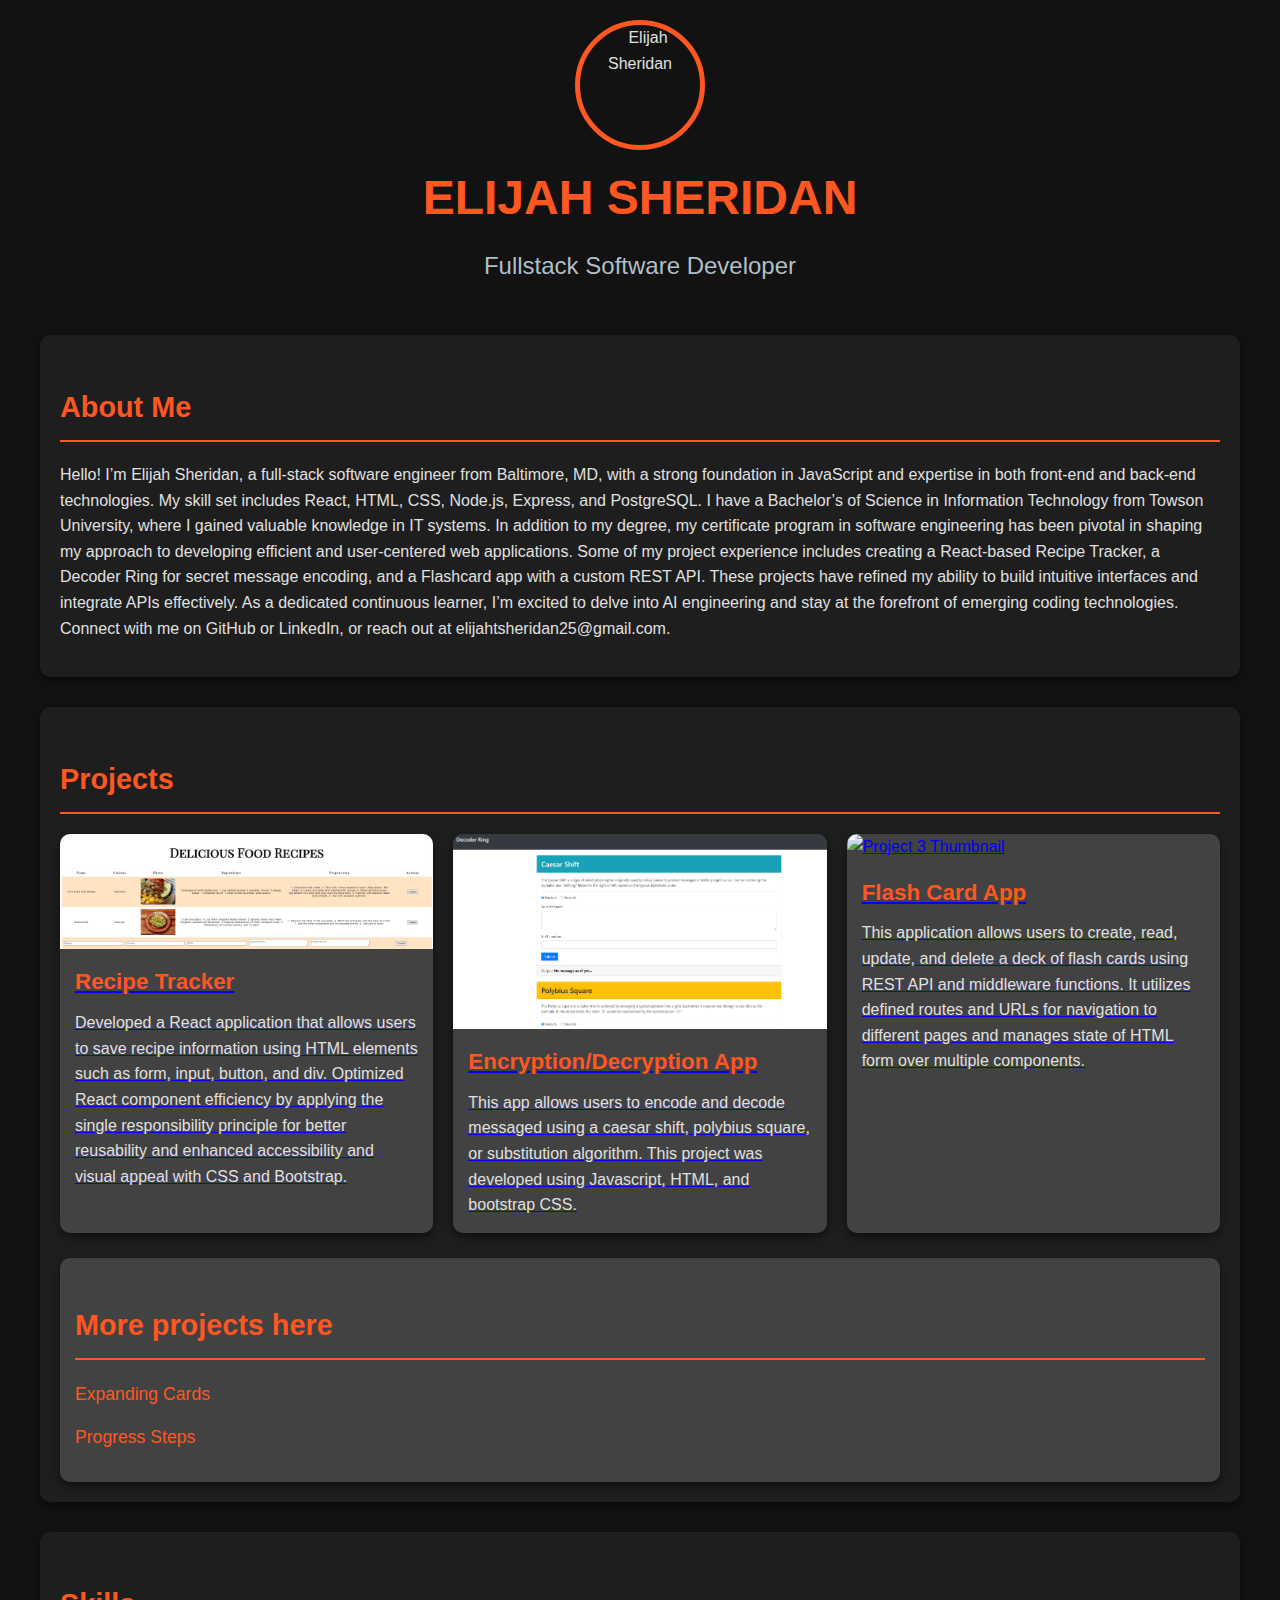
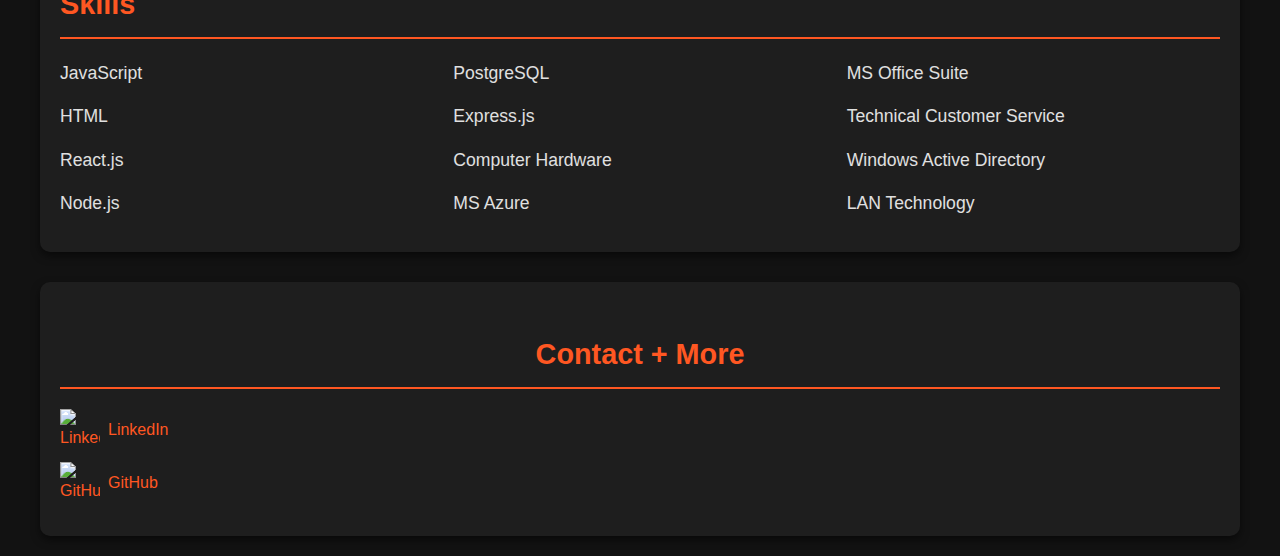
==== commit b0d2924b: "added progress steps project link" ====
--- a/index.html
+++ b/index.html
@@ -118,6 +118,11 @@
                     >Expanding Cards</a
                   >
                 </li>
+                <li>
+                  <a href="https://swelij.github.io/Progress-Steps-Project/" target="_blank"
+                    >Progress Steps</a
+                  >
+                </li>
               </ul>
             </div>
           </div>
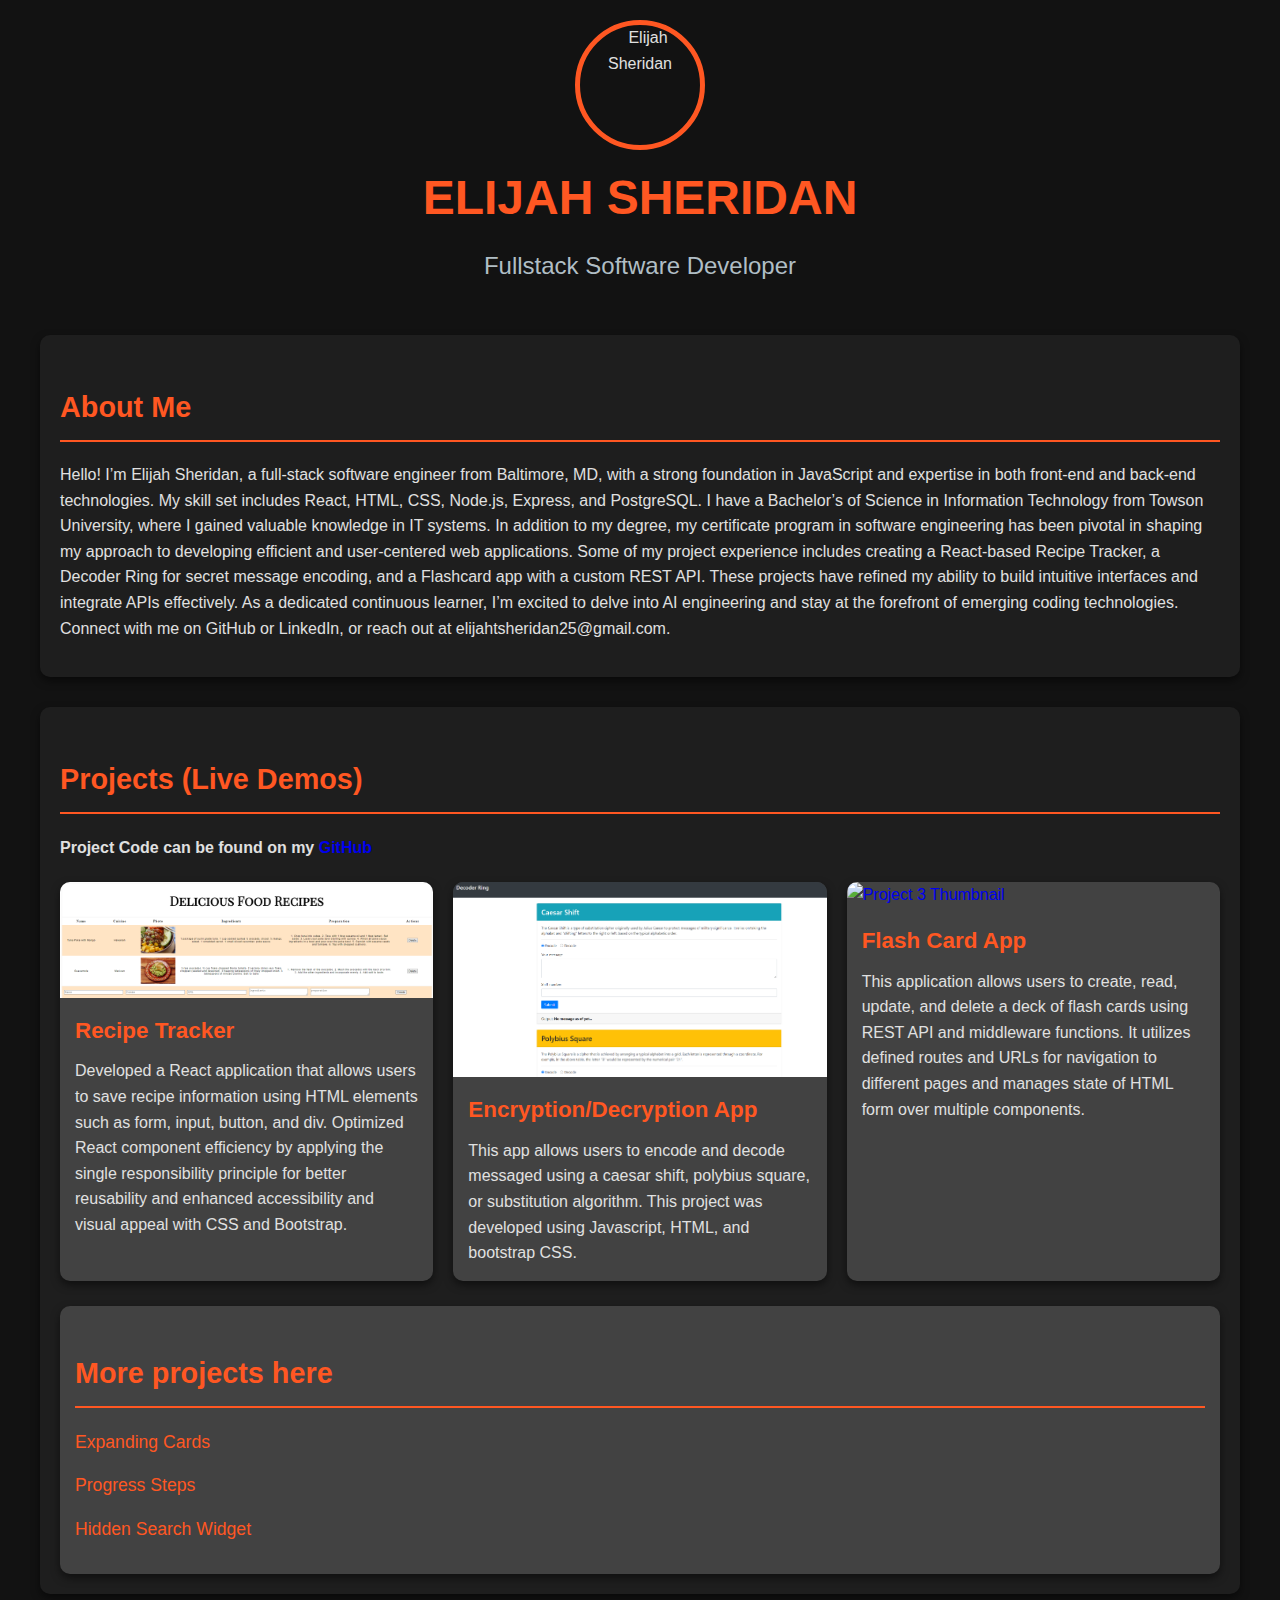
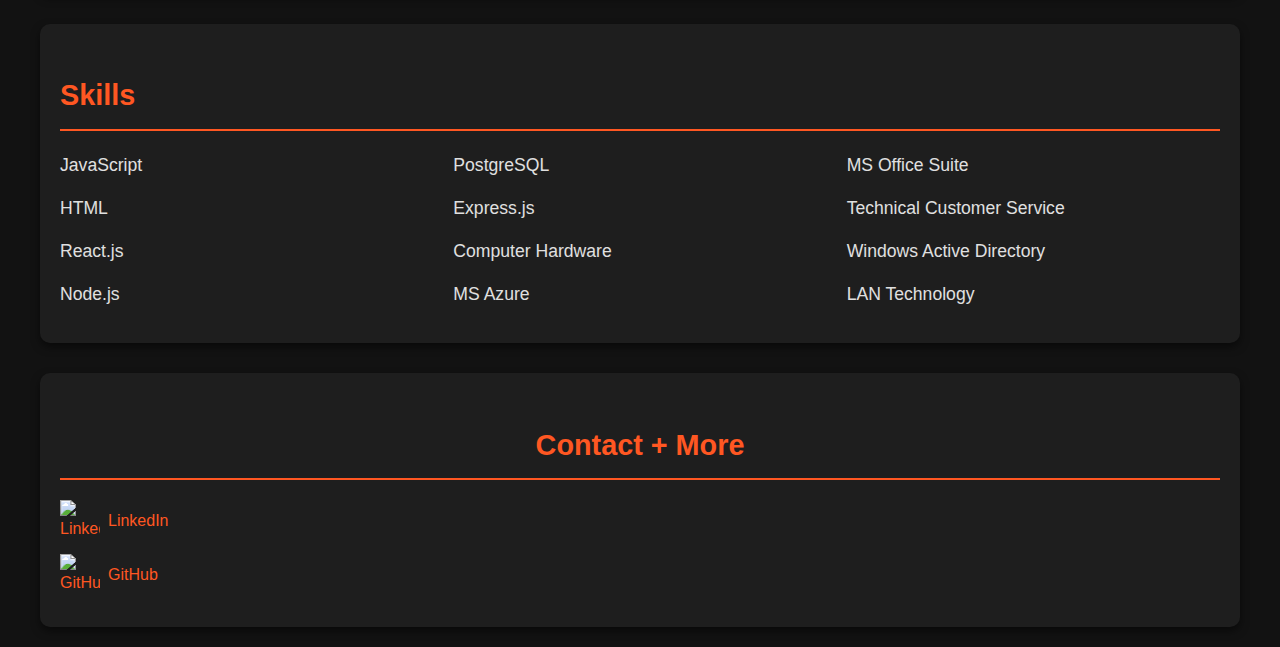
==== commit 9033ee0a: "added hidden search widget and removed text deco" ====
--- a/index.html
+++ b/index.html
@@ -3,7 +3,7 @@
   <head>
     <meta charset="UTF-8" />
     <meta name="viewport" content="width=device-width, initial-scale=1.0" />
-    <title>Portfolio - Fullstack Web Developer</title>
+    <title>Portfolio - Elijah Sheridan</title>
     <link rel="stylesheet" href="styles.css" />
   </head>
   <body>
@@ -42,7 +42,8 @@
         </section>
 
         <section class="projects">
-          <h3>Projects</h3>
+          <h3>Projects (Live Demos)</h3>
+          <h4>Project Code can be found on my <a href="https://github.com/swelij" target="_blank">GitHub</a></h4>
           <div class="project-list">
             <div class="project-item">
               <a href="https://the-recipe-app.onrender.com/" target="_blank">
@@ -123,6 +124,11 @@
                     >Progress Steps</a
                   >
                 </li>
+                <li>
+                  <a href="https://swelij.github.io/Hidden_Search_Widget/" target="_blank"
+                    >Hidden Search Widget</a
+                  >
+                </li>
               </ul>
             </div>
           </div>
--- a/styles.css
+++ b/styles.css
@@ -5,6 +5,10 @@
     background-color: #121212; /* Dark background */
     color: #e0e0e0; /* Light gray text */
     line-height: 1.6;
+}
+
+a {
+    text-decoration: none;
 }
 
 .container {
